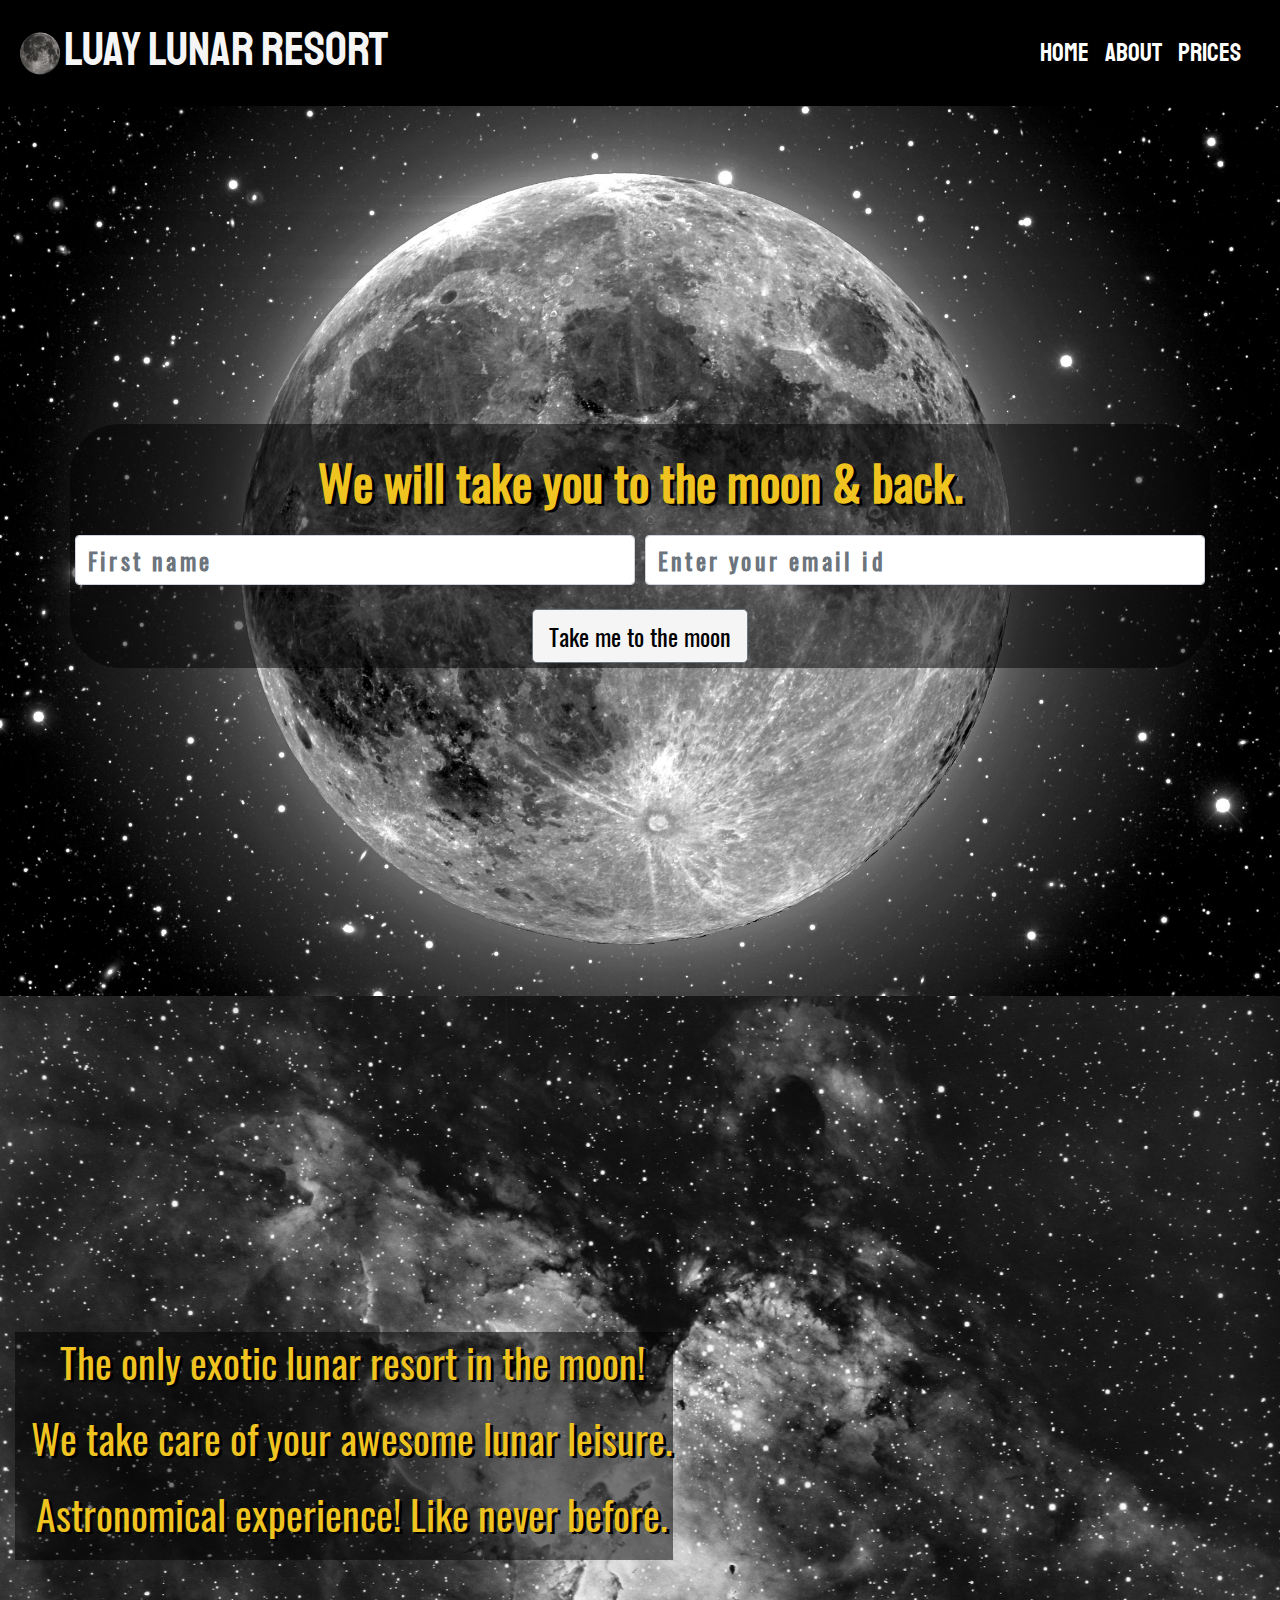
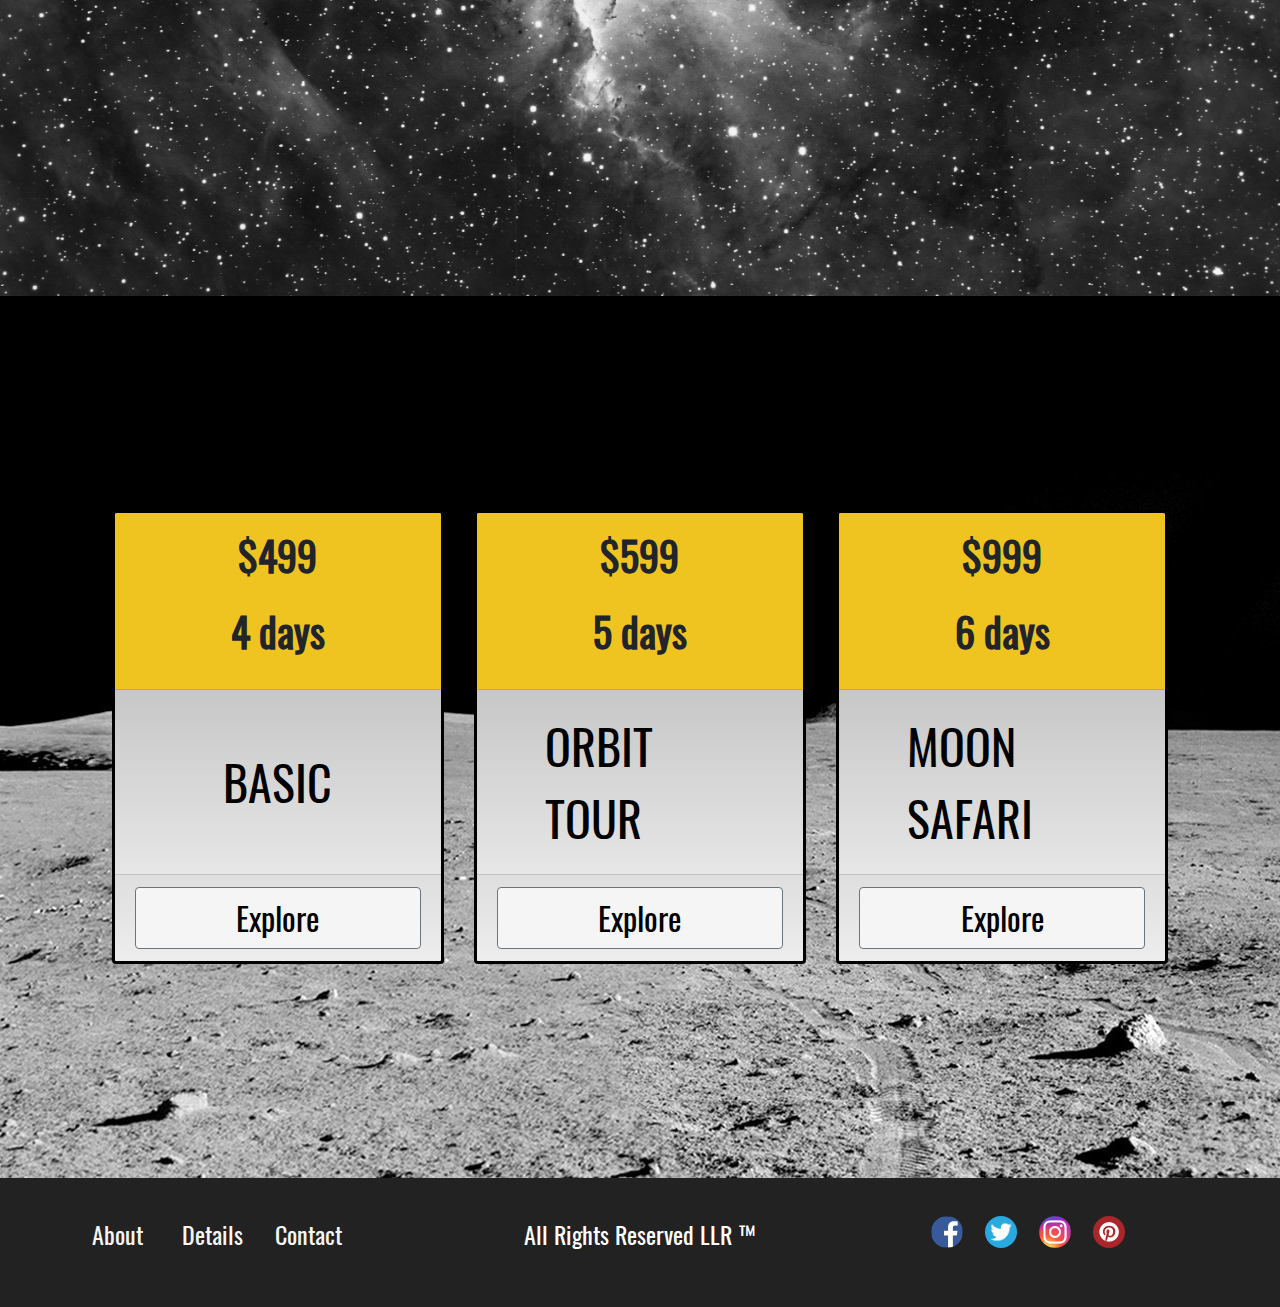
==== index.html @ dc4b3fdb "files commited" ====
<!doctype html>
<html lang="en">
  <head>
    <!-- Required meta tags -->
    <meta charset="utf-8">
    <meta name="viewport" content="width=device-width, initial-scale=1, shrink-to-fit=no">

    <!-- Bootstrap CSS -->
    <link rel="stylesheet" href="css/bootstrap.css">
    <!-- Custom Style Sheet -->
    <link rel="stylesheet" href="stylesheet1.css">
    <link rel="stylesheet" href="https://use.fontawesome.com/releases/v5.8.1/css/all.css" integrity="sha384-50oBUHEmvpQ+1lW4y57PTFmhCaXp0ML5d60M1M7uH2+nqUivzIebhndOJK28anvf" crossorigin="anonymous">
    <title>Hello, world!</title>
  </head>
    <body>
      <!--navigation bar-->
        <nav id="navi" class="navbar navbar-dark fixed-top navbar-expand-lg">
            <img src="/images/FullMoonicon.jpg" class="moonicon">
          <h2 class="navbar-brand">Luay Lunar Resort</h2>
                    <button class="navbar-toggler" type="button" data-toggle="collapse" data-target="#navbarSupportedContent" aria-controls="navbarSupportedContent" aria-expanded="false" aria-label="Toggle navigation">
                        <span class="navbar-toggler-icon">   
                        </span>
                    </button>
                  <div class="collapse navbar-collapse text-center" id="navbarSupportedContent">
                      <div class="container  d-flex justify-content-lg-end text-center">
                      <ul class="navbar-nav">
                        <li class="nav-item">
                          <a class="nav-link" href="#home">Home </a>
                        </li>
                        <li class="nav-item">
                          <a class="nav-link" href="#about">About</a>
                        </li>
                        <li class="nav-item">
                          <a href="" class="nav-link">Prices</a>
                        </li>
                      </ul>
                    </div>  
                </div>
            </nav>
  <!--hero page-->
    <section id="hero">
      <div class="container">
        <div class="row no-gutter d-flex justify-content-center">
          <div class="col-sm-6 col-md-12 hero-content">
            <h3 class="m-4 tag-main">We will take you to the moon &amp; back.</h3>
          <form>
            <div class="form-row ">
              <div class="col">
                <input type="text" class="form-control" placeholder="First name">
              </div>
              <div class="col">
                <input type="email" class="form-control" placeholder="Enter your email id">
              </div>
            </div>
            <div class="col text-center mt-4">
              <button class="btn btn-lg btn-outline-secondary">Take me to the moon</button>
            </div>
          </form>
          </div>
        </div>
      </div>
    </section>
  <!--product description-->  
  <section id="description">
    <div class="description">
      <div class="container">
         <div class="row no-gutters">
           <div class="col-lg-12  desc">
             <div class="desc-text">
                <i class="fas fa-user-astronaut"></i>
                <p>The only exotic lunar resort in the moon!</p>	
             </div>
            	<div class="desc-text">
                  <i class="fas fa-umbrella-beach"></i>
                  <p>We take care of your awesome lunar leisure.</p>
              </div>
              <div class="desc-text">
                  <i class="far fa-grin-stars"></i>
                <p>Astronomical experience! Like never before. </p>
              </div>
				      
            </div> 
            </div>
            </div>
          </div>
    </section>
   <!--price information-->
<section id="prices">
 <div class="container">
    <div class="row no-gutter d-flex justify-content-center align-content-center align-items-center">
      <div class="card-deck">
            <div class="card">
              <div class="card-header">
                <p>$499</p>
                <p>4 days</p>
              </div>
                <div class="card-body">             
                <p class="card-text">BASIC</p>
              </div>
              <div class="card-footer text-center">
                <button class="btn btn-dark btn-outline-secondary btn-block">Explore</button>
              </div>
            </div>
          <div class="card">
               <div class="card-header">
                 <p>$599</p>
                  <p>5 days</p>
               </div>
               <div class="card-body">               
                <p class="card-text">ORBIT TOUR</p>
              </div>
              <div class="card-footer text-center">
                <button class="btn btn-dark btn-outline-secondary btn-block">Explore</button>
              </div>
            </div>
           <div class="card">
              <div class="card-header">
                <p>$999</p>
                  <p>6 days</p>
              </div>
              <div class="card-body">
                <p class="card-text">MOON SAFARI</p>
              </div>
              <div class="card-footer text-center">
                <button class="btn btn-dark btn-outline-secondary btn-block">Explore</button>
              </div>
            </div>
          </div>
    </div>
 </div>  
  
    </section>

    <!--footer-->
    <footer id="tip-footer">
      <div class="container">
        <div class="row no-gutter d-flex justify-content-lg-between">
          <div class="col-sm-4 text-center">
            <div class="row">
              <div class="col-sm-3"><a href="#!">About</a></div>
              <div class="col-sm-3"><a href="#!">Details</a></div>
              <div class="col-sm-3"><a href="#!">Contact</a></div>
            </div>
          </div> 
          <div class="col-sm-4 text-center">
           <p>All Rights Reserved LLR &trade;</p>
          </div>
          <div class="col-sm-4 text-center">
            <a href="" ><img class="fb" src="/images/1024px-F_icon.svg.png"></a>
            <a href=""><img  class="twitter" src="/images/twitter-2012-negative-logo-5C6C1F1521-seeklogo.com.png"></a>
            <a href="" ><img class="ig" src="/images/1024px-Instagram_logo_2016.svg.png"></a>
            <a href=""><img class="pin" src="/images/pinterest.png"></a>
          </div> 
          </div>
        </div>
       </div>
    </footer>
    <script src="js/jquery-3.4.1.slim.min.js"></script>
    <script src="js/bootstrap.bundle.js"></script>
    </body>
    </html>
---- stylesheet1.css ----
*{
    margin:0;
    padding:0;
    box-sizing: border-box;
}
/* oswald-regular - latin */
@font-face {
    font-family: 'Oswald';
    font-style: normal;
    font-weight: 400;
    src: url('/fonts/oswald-v17-latin-regular.eot'); /* IE9 Compat Modes */
    src: local('Oswald Regular'), local('Oswald-Regular'),
         url('/fonts/oswald-v17-latin-regular.eot?#iefix') format('embedded-opentype'), /* IE6-IE8 */
         url('/fonts/oswald-v17-latin-regular.woff2') format('woff2'), /* Super Modern Browsers */
         url('/fonts/oswald-v17-latin-regular.woff') format('woff'), /* Modern Browsers */
         url('/fonts/oswald-v17-latin-regular.ttf') format('truetype'), /* Safari, Android, iOS */
         url('/fonts/oswald-v17-latin-regular.svg#Oswald') format('svg'); /* Legacy iOS */
  }
  /* staatliches-regular - latin */
@font-face {
    font-family: 'Staatliches';
    font-style: normal;
    font-weight: 400;
    src: url('../fonts/staatliches-v2-latin-regular.eot'); /* IE9 Compat Modes */
    src: local('Staatliches Regular'), local('Staatliches-Regular'),
         url('../fonts/staatliches-v2-latin-regular.eot?#iefix') format('embedded-opentype'), /* IE6-IE8 */
         url('../fonts/staatliches-v2-latin-regular.woff2') format('woff2'), /* Super Modern Browsers */
         url('../fonts/staatliches-v2-latin-regular.woff') format('woff'), /* Modern Browsers */
         url('../fonts/staatliches-v2-latin-regular.ttf') format('truetype'), /* Safari, Android, iOS */
         url('../fonts/staatliches-v2-latin-regular.svg#Staatliches') format('svg'); /* Legacy iOS */
  }
html,body{
    margin-top : 3rem;
    height:100%;
    font-family:'Oswald';
    font-size: 16px;
}

.form-row .col .form-control{
    color: #000;
    font-size: 1.5rem;
    font-weight: 600;
    letter-spacing: 0.2rem;
}

#navi{
 background-color: black;
 font-family:'Staatliches';
 font-size: 1.6rem;
 
}

.navbar-brand .navbar-toggler-icon {
    background-image: url("data:image/svg+xml;..");
  }
a{
    color:whitesmoke;
}
a:hover{
    text-decoration: none;
    color: grey;
}

.moonicon{
    width:3rem;
    height:3rem;
    margin:0;
    padding:0;
}

#navi .navbar-brand{
    color:whitesmoke;
    font-size: 3rem;
}

.navbar-nav .nav-item{
    color:whitesmoke;
}
.navbar-nav .nav-item .nav-link{
    color: white;
}

.box{
    background-color: rgba(0,0,0,0.5);
    border-radius: 50px; 
    }

#hero{
    height:100%;
    display: flex;
    align-items: center;
    justify-content: center;
    background: url('images/moon-maini.jpg') center bottom no-repeat;
    background-size: cover;
    
}
.hero-content{
    background-color: rgba(0,0,0,0.5);
    border-radius: 50px;
    padding:5px;
    text-align: center;
}
.tag-main{
    font-size: 3rem;
    font-weight:900;
    color: #f0c420;
    margin: 20px;
    text-shadow: 3px 2px black;
}



#description{
    height:100%;
    background: #d0d5d2 url('images/section.jpg') center center no-repeat;
    background-size: cover;   
    display: flex;
    align-items: center;
    font-size: 2.5rem;
    text-shadow: 3px 2px black;
    
}
@media screen and (max-width:400px) {
  #description  { font-size: 1.2rem; 
                                     }
.desc{
    height:50%;
}
                             
}
.desc{
    background: rgba(0,0,0,0.5);
    color:#f0c420;
    
}

.desc-text{
    display: flex;
    align-items: center;
    align-content: center;
    justify-content: center;
}

.desc-text i{
    margin: 0.5rem;
    padding-bottom: 1rem;
    font-size:3rem;
}
.card-header{
    text-align: center;
    font-size: 2.5rem;
    font-weight: 900;
}


    
@media screen and (max-width:400px){
    #prices{
    
        font-size: 1rem;
    }
    .box{
        width: 50%;
    }
}

#tip-footer{
    background: #222;
    color : white;
    font-size :1rem;
    padding: 2.4rem 0;
}

#prices{
    padding: 5px;
    background: url('/images/moon-surface.jpg') center center no-repeat;


}

@media screen and (min-width:900px){
    #prices{
        height: 98vh;
        display: flex;
        justify-content: center;
        align-content: center;
        align-items: center;
    }
}
.card{
    border: 0.2rem solid black;
    width:100%;
    background-image: linear-gradient(to bottom,darkgrey,whitesmoke);
}
.card-header{
    background-color:#f0c420;
}
.card:hover{
    box-shadow: 10px 10px 10px rgb(0,0,0);
}
.card-body{
    margin: 0 3rem 0 3rem;
    display: flex;
    color: black;
    justify-content: center;
    align-content: center;
    align-items: center;
}
.card-text{
    font-size: 3rem;
    font-weight: 400;
}
.card-footer .btn{
    font-size: 2rem;
}
.btn{
    background-color: whitesmoke;
    color:black;
    font-size: 1.5rem;
    font-weight: 400;
}

#tip-footer{
    font-size: 1.5rem;
}

.fb,.twitter,.ig,.pin{
    margin: 0rem 0 1rem 1rem;
    width: 2rem;
    height: 2rem;
    border-radius: 50px;
    
}
.fb:hover,.twitter:hover,.ig:hover,.pin:hover{
    box-shadow:2px 2px rgba(208,213,210,0.8);
}
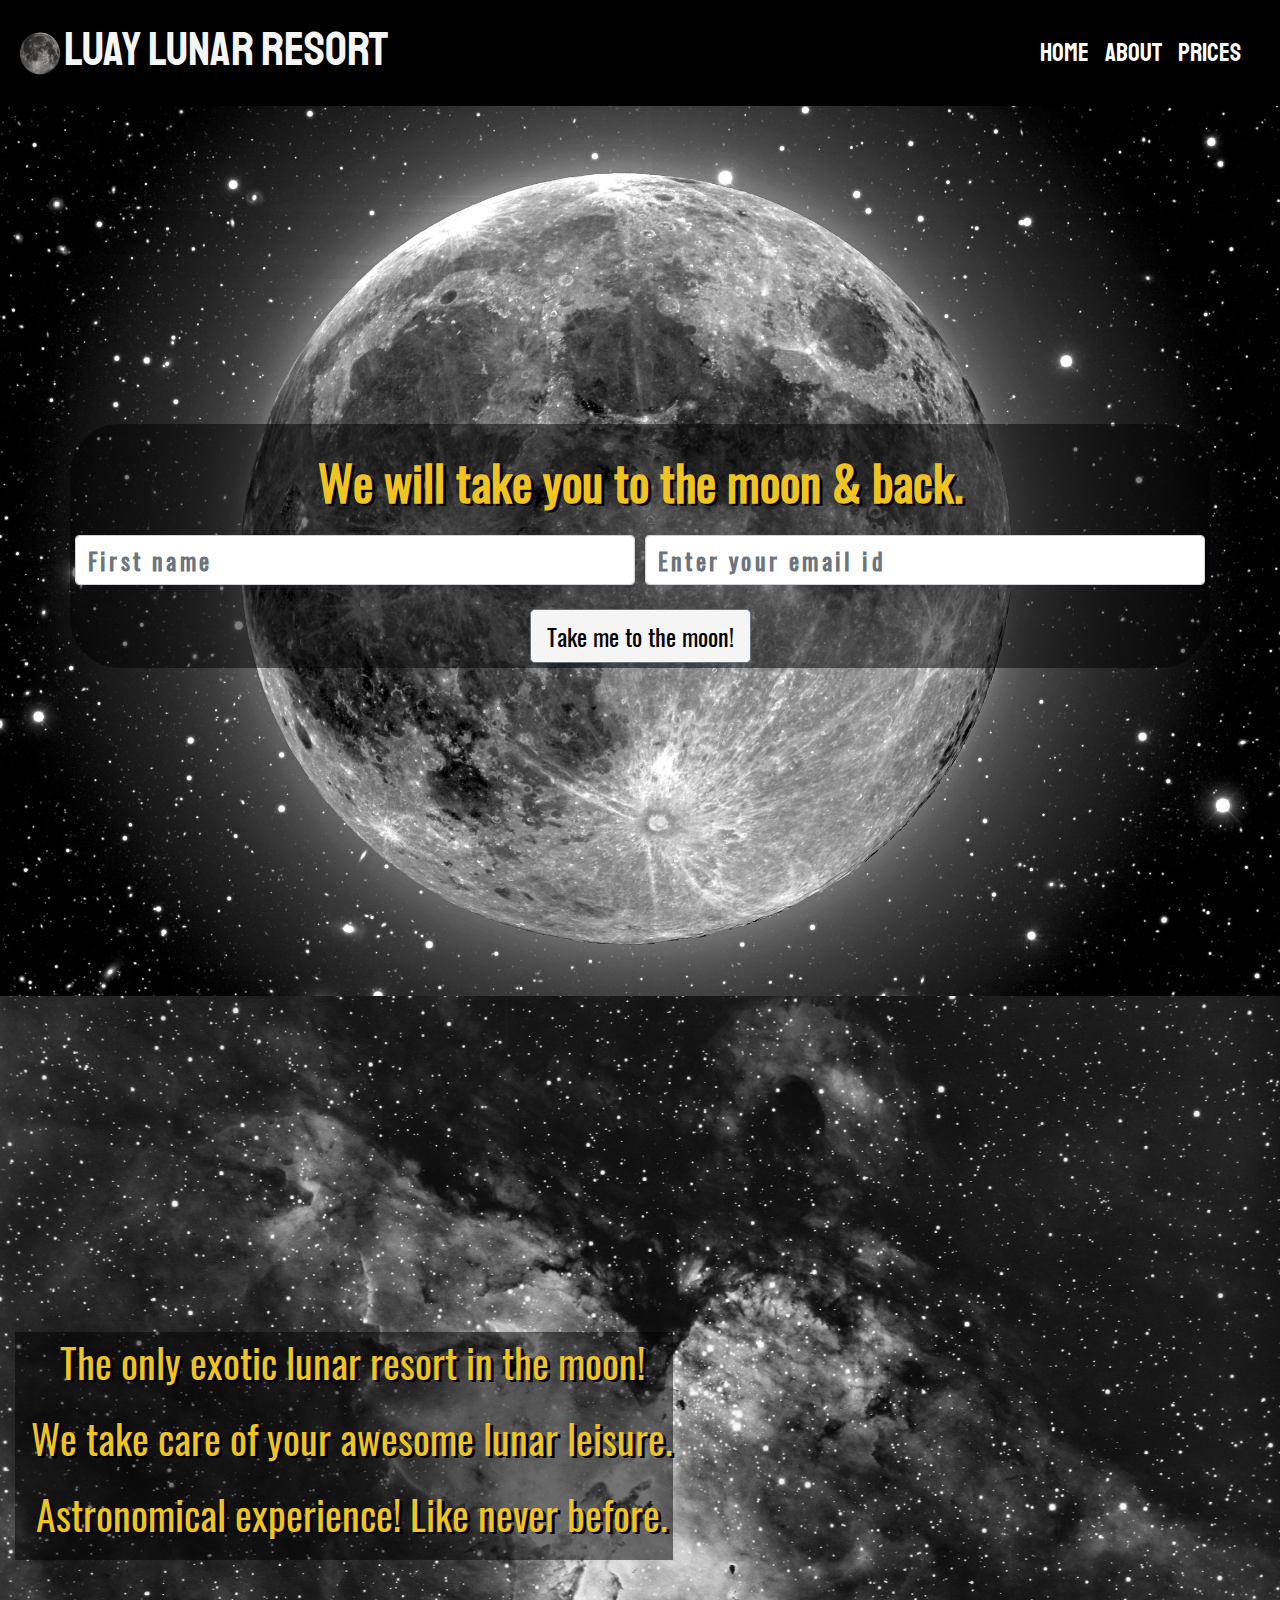
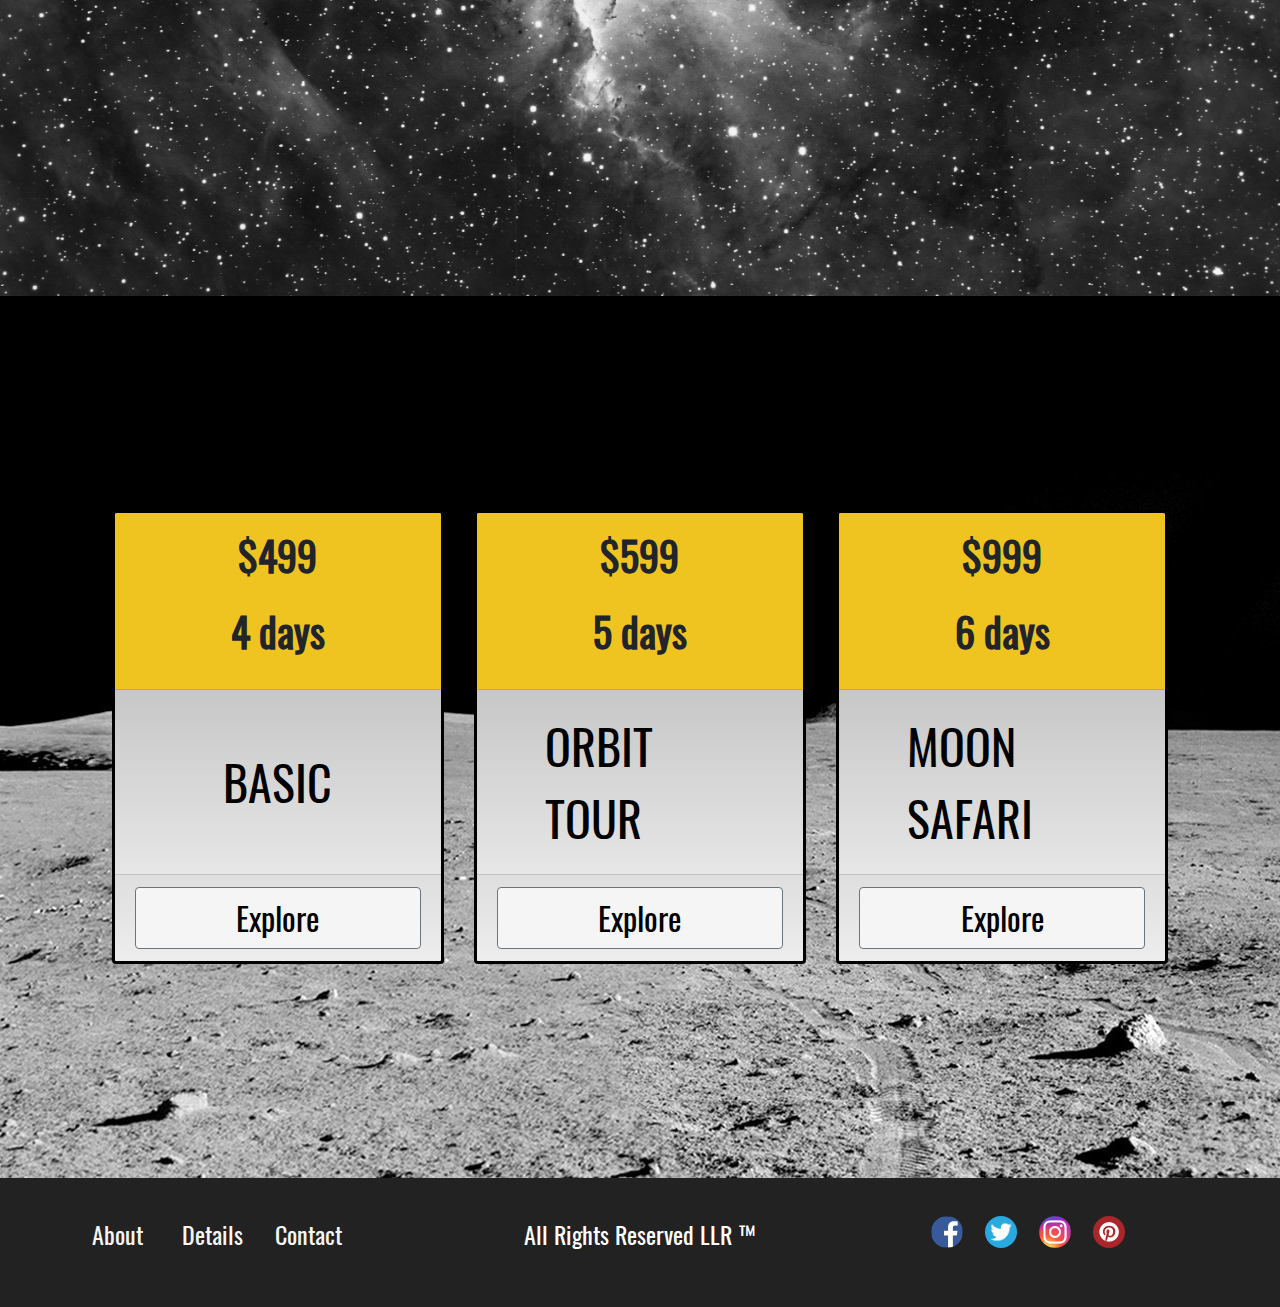
==== commit 2bd9b38c: "exclamation mark added!" ====
--- a/index.html
+++ b/index.html
@@ -53,7 +53,7 @@
               </div>
             </div>
             <div class="col text-center mt-4">
-              <button class="btn btn-lg btn-outline-secondary">Take me to the moon</button>
+              <button class="btn btn-lg btn-outline-secondary">Take me to the moon!</button>
             </div>
           </form>
           </div>
